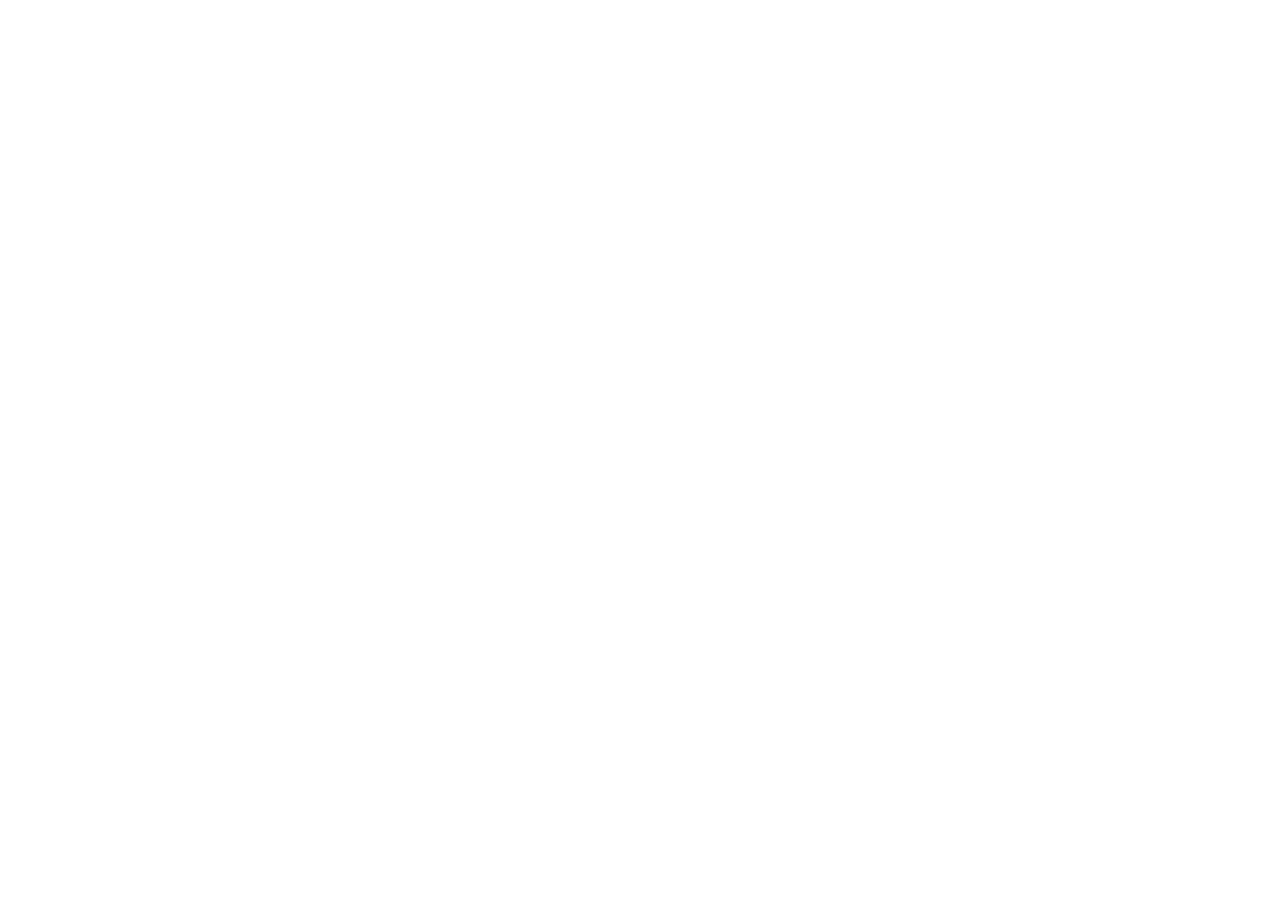
==== index.html @ d36854d8 "fuck" ====
<!DOCTYPE html>
<html lang="en">
<head>
    <meta charset="UTF-8">
    <meta http-equiv="X-UA-Compatible" content="IE=edge">
    <meta name="viewport" content="width=device-width, initial-scale=1.0">
    <title>Document</title>
</head>
<body>
    
</body>
</html>
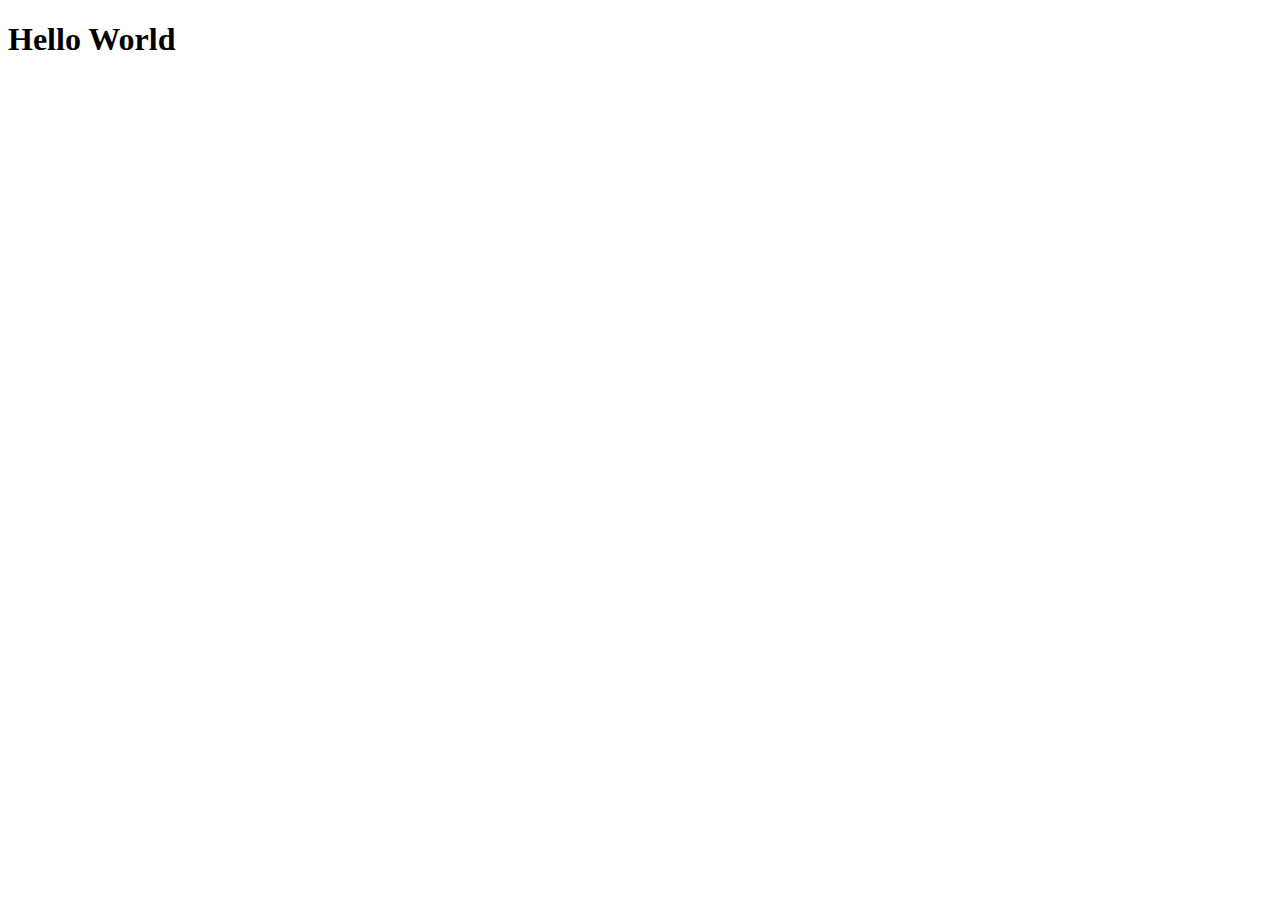
==== commit b324c0cc: "committed some changes" ====
--- a/index.html
+++ b/index.html
@@ -7,6 +7,6 @@
     <title>Document</title>
 </head>
 <body>
-    
+    <h1>Hello World</h1>
 </body>
 </html>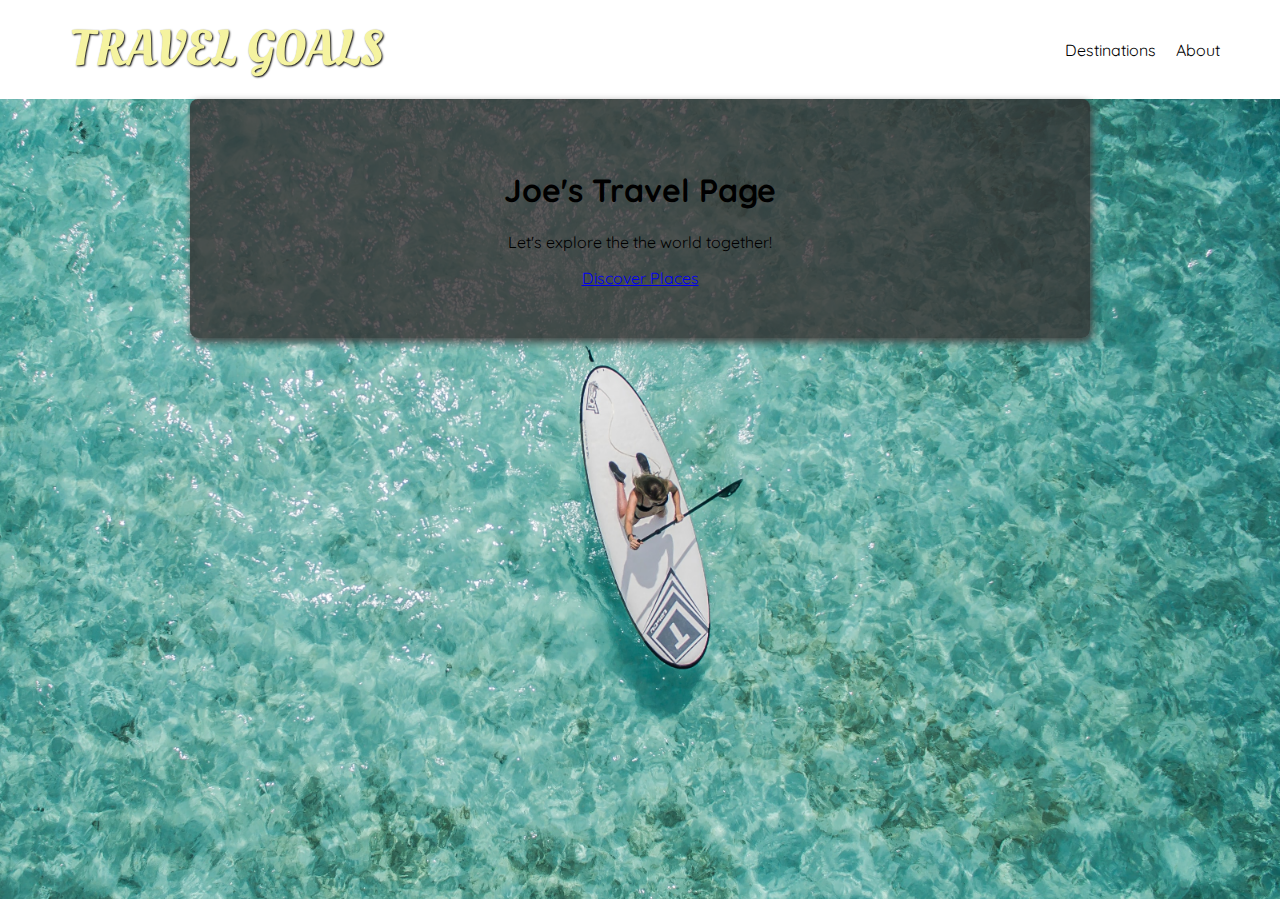
==== commit 31be3e6c: "checkpoint -1" ====
--- a/index.html
+++ b/index.html
@@ -1,12 +1,39 @@
 <!DOCTYPE html>
 <html lang="en">
-<head>
-    <meta charset="UTF-8">
-    <meta http-equiv="X-UA-Compatible" content="IE=edge">
-    <meta name="viewport" content="width=device-width, initial-scale=1.0">
-    <title>Document</title>
-</head>
-<body>
-    <h1>Hello World</h1>
-</body>
+  <head>
+    <meta charset="UTF-8" />
+    <link
+      href="https://fonts.googleapis.com/css2?family=Raleway:wght@700&family=Oleo+Script:wght@700&family=Quicksand:wght@300;500;700&display=swap"
+      rel="stylesheet"
+    />
+    <link rel="stylesheet" href="shared.css">
+    <link rel="stylesheet" href="style.css" />
+    <title>Flexbox</title>
+  </head>
+  <body>
+    <header>
+        <div id="page-logo">
+            <a href="/index.html">Travel Goals</a>
+        </div>
+        <nav>
+            <ul>
+                <li><a href="/places.html"></a>Destinations</li>
+                <li><a href=""></a>About</li>
+            </ul>
+        </nav>
+    </header>
+    <main>
+        <section id="hero">
+          <div id="hero-content">
+            <h1>Joe's Travel Page</h1>
+          <p>Let's explore the the world together!</p>
+          <a href="/places.html">Discover Places</a>
+          </div>
+        </section>
+        <section id="highlights">
+
+        </section>
+    </main>
+    <footer></footer>
+  </body>
 </html>--- a/shared.css
+++ b/shared.css
@@ -0,0 +1,30 @@
+body{
+    font-family: "Quicksand",sans-serif;
+    margin : 0;
+}
+header{
+    display:flex;
+    justify-content: space-between;
+    align-items: center;
+    padding: 15px 60px;
+}
+ul{
+    list-style:none;
+    margin: 0;
+    padding: 0;
+}
+header ul{
+    display:flex;
+}
+header li{
+    margin-left:20px;
+}
+#page-logo a {
+    padding: 10px;
+    font-family: "Oleo Script", sans-serif;
+    color: rgb(245,243,160);
+    font-size: 50px;
+    text-decoration: none;
+    text-transform: uppercase;
+    text-shadow: 1px 1px 2px rgb(0,0,0);
+}--- a/style.css
+++ b/style.css
@@ -0,0 +1,16 @@
+#hero {
+    height: 800px;
+    background-image: url("/images/places/ocean.jpg");
+    background-position: center;
+    background-size: cover;
+}
+
+#hero-content{
+    width:900px;
+    background-color: rgba(51,47,47,0.8);
+    box-shadow: 2px 4px 8px rgb(68,67,67);
+    border-radius: 8px;
+    text-align: center;
+    padding: 50px 0px;
+    margin: 0px auto;
+}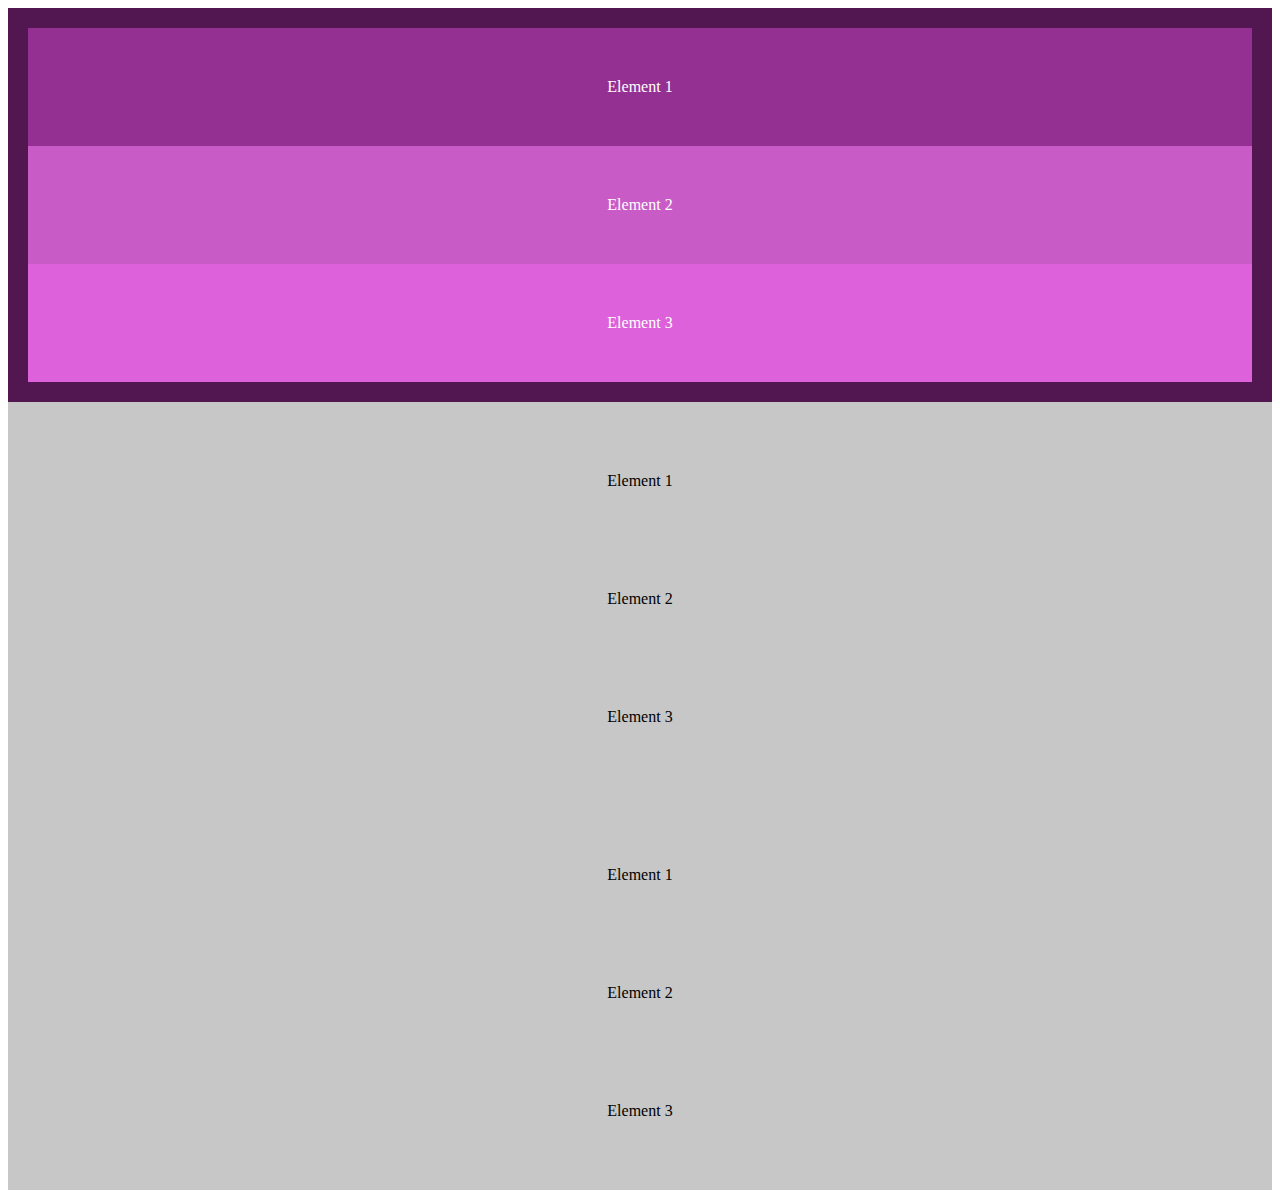
==== commit 81215475: "why is it so difficult to write messages?" ====
--- a/index.html
+++ b/index.html
@@ -1,39 +1,27 @@
 <!DOCTYPE html>
 <html lang="en">
-  <head>
-    <meta charset="UTF-8" />
-    <link
-      href="https://fonts.googleapis.com/css2?family=Raleway:wght@700&family=Oleo+Script:wght@700&family=Quicksand:wght@300;500;700&display=swap"
-      rel="stylesheet"
-    />
-    <link rel="stylesheet" href="shared.css">
-    <link rel="stylesheet" href="style.css" />
-    <title>Flexbox</title>
-  </head>
-  <body>
-    <header>
-        <div id="page-logo">
-            <a href="/index.html">Travel Goals</a>
-        </div>
-        <nav>
-            <ul>
-                <li><a href="/places.html"></a>Destinations</li>
-                <li><a href=""></a>About</li>
-            </ul>
-        </nav>
-    </header>
-    <main>
-        <section id="hero">
-          <div id="hero-content">
-            <h1>Joe's Travel Page</h1>
-          <p>Let's explore the the world together!</p>
-          <a href="/places.html">Discover Places</a>
-          </div>
-        </section>
-        <section id="highlights">
-
-        </section>
-    </main>
-    <footer></footer>
-  </body>
+<head>
+  <meta charset="UTF-8">
+  <meta http-equiv="X-UA-Compatible" content="IE=edge">
+  <meta name="viewport" content="width=device-width, initial-scale=1.0">
+  <title>Document</title>
+  <link rel="stylesheet" href="style.css">
+</head>
+<body>
+  <div id="container">
+    <p id="one">Element 1</p>
+    <p id="two">Element 2</p>
+    <p id="three">Element 3</p>
+  </div>
+  <div>
+    <p>Element 1</p>
+    <p>Element 2</p>
+    <p>Element 3</p>
+  </div>
+  <div>
+    <p>Element 1</p>
+    <p>Element 2</p>
+    <p>Element 3</p>
+  </div>
+</body>
 </html>--- a/style.css
+++ b/style.css
@@ -1,16 +1,28 @@
-#hero {
-    height: 800px;
-    background-image: url("/images/places/ocean.jpg");
-    background-position: center;
-    background-size: cover;
+div{
+    background-color: #c7c7c7;
+    padding: 20px;
+    text-align: center;
 }
 
-#hero-content{
-    width:900px;
-    background-color: rgba(51,47,47,0.8);
-    box-shadow: 2px 4px 8px rgb(68,67,67);
-    border-radius: 8px;
-    text-align: center;
-    padding: 50px 0px;
-    margin: 0px auto;
-}+p{
+    color: black;
+    padding: 50px;
+    margin: 0;
+}
+
+#container {
+    background-color: #521751;
+}
+
+#container p{
+    color: white;
+}
+#one{
+    background-color: #943092;
+}
+#two{
+    background-color: #c95bc7;
+}
+#three{
+    background-color: #dd61db;
+}
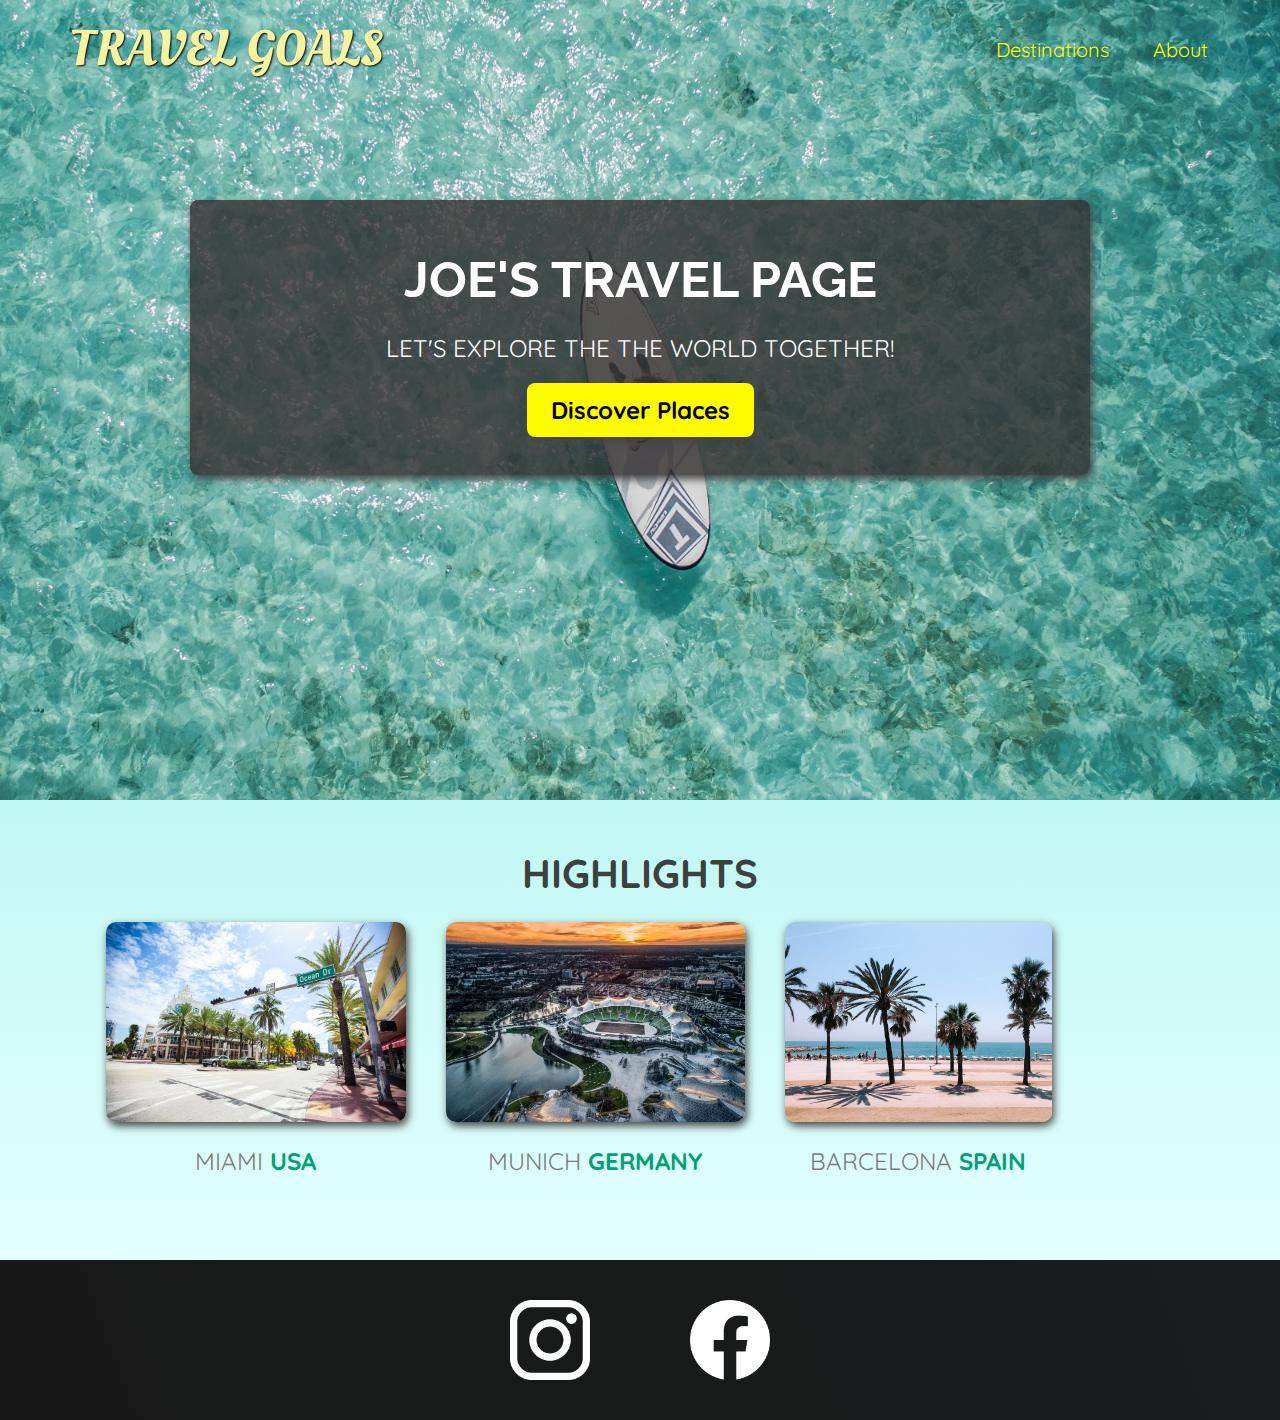
==== commit 5d34594b: "all the edits to save" ====
--- a/index.html
+++ b/index.html
@@ -1,27 +1,62 @@
 <!DOCTYPE html>
 <html lang="en">
-<head>
-  <meta charset="UTF-8">
-  <meta http-equiv="X-UA-Compatible" content="IE=edge">
-  <meta name="viewport" content="width=device-width, initial-scale=1.0">
-  <title>Document</title>
-  <link rel="stylesheet" href="style.css">
-</head>
-<body>
-  <div id="container">
-    <p id="one">Element 1</p>
-    <p id="two">Element 2</p>
-    <p id="three">Element 3</p>
-  </div>
-  <div>
-    <p>Element 1</p>
-    <p>Element 2</p>
-    <p>Element 3</p>
-  </div>
-  <div>
-    <p>Element 1</p>
-    <p>Element 2</p>
-    <p>Element 3</p>
-  </div>
-</body>
+  <head>
+    <meta charset="UTF-8" />
+    <link
+      href="https://fonts.googleapis.com/css2?family=Raleway:wght@700&family=Oleo+Script:wght@700&family=Quicksand:wght@300;500;700&display=swap"
+      rel="stylesheet"
+    />
+    <link rel="stylesheet" href="shared.css">
+    <link rel="stylesheet" href="style.css" />
+    <title>Flexbox</title>
+  </head>
+  <body>
+    <header>
+        <div id="page-logo">
+            <a href="/index.html">Travel Goals</a>
+        </div>
+        <nav>
+            <ul>
+                <li><a href="/places.html">Destinations</a></li>
+                <li><a href="">About</a></li>
+            </ul>
+        </nav>
+    </header>
+    <main>
+        <section id="hero">
+          <div id="hero-content">
+            <h1>Joe's Travel Page</h1>
+          <p>Let's explore the the world together!</p>
+          <a href="/places.html">Discover Places</a>
+          </div>
+        </section>
+        <section id="highlights">
+          <h2>Highlights</h2>
+          <ul id="destinations">
+            <li class="destination"><img src="/images/places/miami.jpg" alt="This is an image of miami">
+            <p>Miami <strong>USA</strong></p>
+            </li>
+            <li class="destination"><img src="images/places/munich.jpg" alt="This is an image of munich">
+            <p>Munich <strong>Germany</strong></p>
+            </li>
+            <li class="destination"><img src="images/places/barcelona.jpg" alt="This is a place in barcelona">
+              <p>Barcelona <strong>Spain</strong></p>
+            </li>
+            
+          </ul>
+        </section>
+    </main>
+    <footer>
+      <ul>
+        <li>
+          <a href="https://www.instagram.com">
+            <img src="/images/icons/insta.png" alt="Instagram logo">
+          </a>
+        </li>
+        <li>
+          <a href="https://www.instagram.com"><img src="/images/icons/facebook.png" alt="Facebook logo"></a>
+        </li>
+      </ul>
+    </footer>
+  </body>
 </html>--- a/shared.css
+++ b/shared.css
@@ -0,0 +1,63 @@
+body{
+    font-family: "Quicksand",sans-serif;
+    margin : 0;
+}
+header{
+    display:flex;
+    justify-content: space-between;
+    align-items: center;
+    padding: 15px 60px;
+    position:absolute;
+    width:100%;
+    box-sizing: border-box;
+}
+ul{
+    list-style:none;
+    margin: 0;
+    padding: 0;
+}
+header ul{
+    display:flex;
+}
+header li{
+    margin-left:20px;
+}
+#page-logo a {
+    padding: 10px;
+    font-family: "Oleo Script", sans-serif;
+    color: rgb(245,243,160);
+    font-size: 50px;
+    text-decoration: none;
+    text-transform: uppercase;
+    text-shadow: 1px 1px 2px rgb(0,0,0);
+}
+
+header a{
+    color: rgb(255,251,0);
+    text-decoration: none;
+    font-size: 20px;
+    padding: 12px;
+    text-shadow: 1px 1px 2px rgba(0,0,0,0.2);
+    border-radius: 6px;
+}
+header a:hover{
+    color:rgb(77,77,77);
+    background-color:rgb(255,251,0);
+}
+footer{
+    background: linear-gradient(70deg, rgb(24,24,24),rgb(25,29,29));
+    padding: 40px;
+}
+footer ul{
+    display: flex;
+    justify-content:center;
+}
+footer li{
+    width: 80px;
+    height:80px;
+    margin: 0px 50px;
+}
+footer img{
+    width: 100%;
+    height: 100%;
+}--- a/style.css
+++ b/style.css
@@ -1,28 +1,83 @@
-div{
-    background-color: #c7c7c7;
-    padding: 20px;
-    text-align: center;
+#hero {
+    height: 800px;
+    background-image: url("/images/places/ocean.jpg");
+    background-position: center;
+    background-size: cover;
 }
 
-p{
+#hero-content{
+    width:900px;
+    background-color: rgba(51,47,47,0.8);
+    box-shadow: 2px 4px 8px rgb(68,67,67);
+    border-radius: 8px;
+    text-align: center;
+    padding: 50px 0px;
+    margin: 0px auto;
+    position:relative;
+    top: 200px;
+}
+#hero-content h1{
+    color:white;
+    text-transform:uppercase;
+    font-size: 50px;
+    font-family: "Raleway" , sans-serif;
+    margin: 0px;
+}
+#hero-content p{
+    color: white;
+    text-transform: uppercase;
+    font-size: 24px;
+    font-weight: 300px;
+    margin-bottom: 32px;
+}
+#hero-content a{
+    text-decoration: none;
+    background-color: rgb(255,251,0);
+    padding: 12px 24px;
     color: black;
-    padding: 50px;
-    margin: 0;
+    font-size:24px;
+    font-weight: 700;
+    border-radius: 8px;
+    box-shadow: 2px 4px 8px rgb(68,67,67);
 }
 
-#container {
-    background-color: #521751;
+#hero-content a:hover{
+    background-color:rgb(255,238,0);
 }
-
-#container p{
-    color: white;
+#highlights {
+    padding: 24px;
+    background: linear-gradient(0deg,rgb(227,255,253),rgb(193, 247, 244));
 }
-#one{
-    background-color: #943092;
+#destinations{
+    display: flex;
+    width: 90%;
+    margin: auto;
+    margin-bottom: 40px;
 }
-#two{
-    background-color: #c95bc7;
+#highlights h2{
+    text-transform: uppercase;
+    text-align: center;
+    font-size: 40px;
+    color: rgb(59,65,64);
+    margin: 24px 0;
 }
-#three{
-    background-color: #dd61db;
+.destination {
+    margin : 0 20px;
 }
+.destination img{
+    height :200px;
+    width : 100%;
+    box-shadow : 2px 4px 8px rgb(68,67,67);
+    border-radius: 10px;
+    object-fit: cover;
+} 
+.destination p{
+    text-align : center;
+    text-transform: uppercase;
+    font-size: 24px;
+    color: rgb(124,123,123);
+    margin: 20px 0;
+}
+.destination strong{
+    color: rgb(0,160,117);
+}
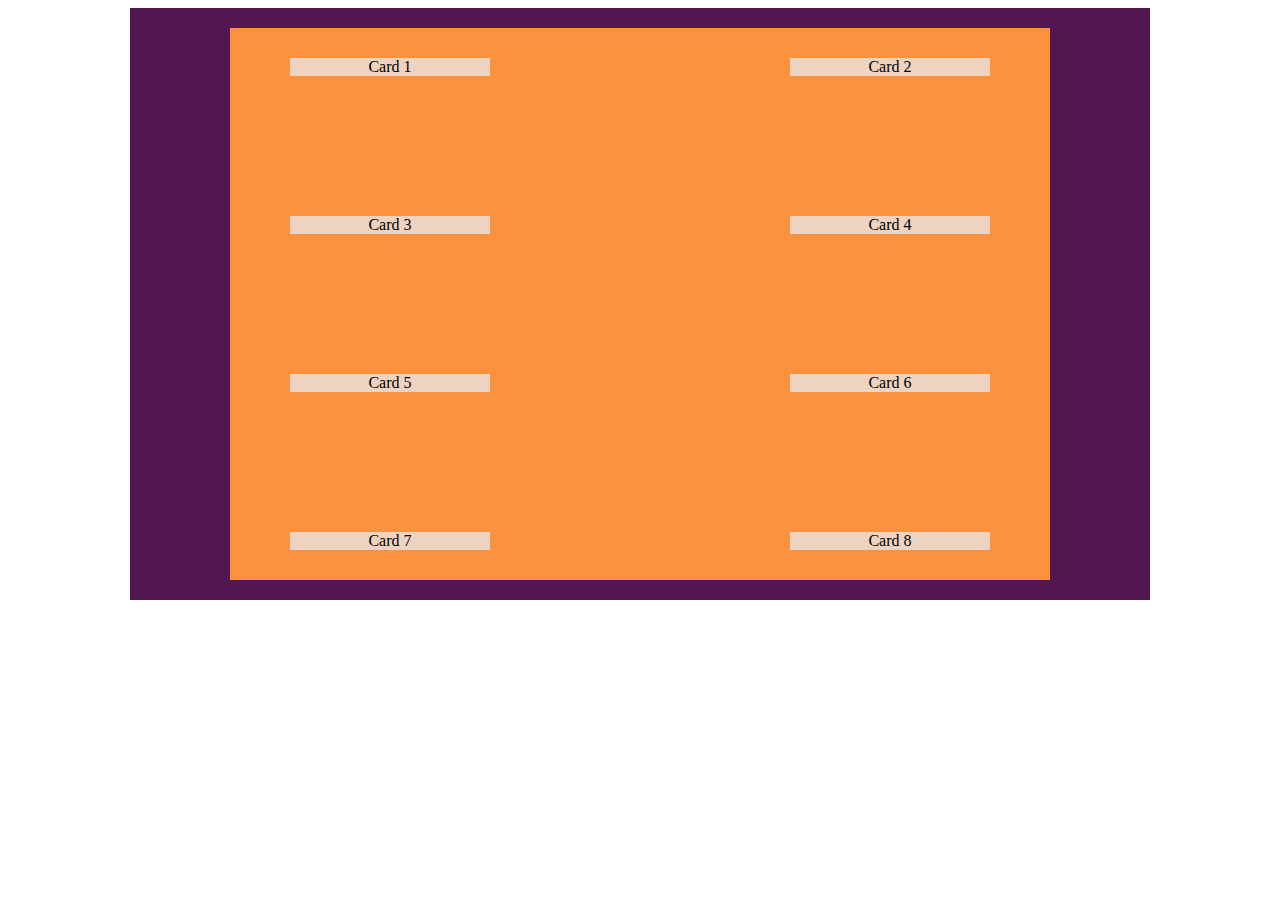
==== commit e8a7b767: "I don't know what to write as message at this point anymore" ====
--- a/index.html
+++ b/index.html
@@ -2,61 +2,21 @@
 <html lang="en">
   <head>
     <meta charset="UTF-8" />
-    <link
-      href="https://fonts.googleapis.com/css2?family=Raleway:wght@700&family=Oleo+Script:wght@700&family=Quicksand:wght@300;500;700&display=swap"
-      rel="stylesheet"
-    />
-    <link rel="stylesheet" href="shared.css">
-    <link rel="stylesheet" href="style.css" />
-    <title>Flexbox</title>
+    <link rel="stylesheet" href="shared.css" />
+    <title>Grid</title>
   </head>
   <body>
-    <header>
-        <div id="page-logo">
-            <a href="/index.html">Travel Goals</a>
-        </div>
-        <nav>
-            <ul>
-                <li><a href="/places.html">Destinations</a></li>
-                <li><a href="">About</a></li>
-            </ul>
-        </nav>
-    </header>
     <main>
-        <section id="hero">
-          <div id="hero-content">
-            <h1>Joe's Travel Page</h1>
-          <p>Let's explore the the world together!</p>
-          <a href="/places.html">Discover Places</a>
-          </div>
-        </section>
-        <section id="highlights">
-          <h2>Highlights</h2>
-          <ul id="destinations">
-            <li class="destination"><img src="/images/places/miami.jpg" alt="This is an image of miami">
-            <p>Miami <strong>USA</strong></p>
-            </li>
-            <li class="destination"><img src="images/places/munich.jpg" alt="This is an image of munich">
-            <p>Munich <strong>Germany</strong></p>
-            </li>
-            <li class="destination"><img src="images/places/barcelona.jpg" alt="This is a place in barcelona">
-              <p>Barcelona <strong>Spain</strong></p>
-            </li>
-            
-          </ul>
-        </section>
-    </main>
-    <footer>
-      <ul>
-        <li>
-          <a href="https://www.instagram.com">
-            <img src="/images/icons/insta.png" alt="Instagram logo">
-          </a>
-        </li>
-        <li>
-          <a href="https://www.instagram.com"><img src="/images/icons/facebook.png" alt="Facebook logo"></a>
-        </li>
-      </ul>
-    </footer>
+        <ul>
+          <li>Card 1</li>
+          <li>Card 2</li>
+          <li>Card 3</li>
+          <li>Card 4</li>
+          <li>Card 5</li>
+          <li>Card 6</li>
+          <li>Card 7</li>
+          <li>Card 8</li>
+        </ul>
+      </main>
   </body>
-</html>+</html>
--- a/shared.css
+++ b/shared.css
@@ -1,63 +1,25 @@
-body{
-    font-family: "Quicksand",sans-serif;
-    margin : 0;
-}
-header{
-    display:flex;
-    justify-content: space-between;
-    align-items: center;
-    padding: 15px 60px;
-    position:absolute;
-    width:100%;
-    box-sizing: border-box;
-}
-ul{
-    list-style:none;
-    margin: 0;
-    padding: 0;
-}
-header ul{
-    display:flex;
-}
-header li{
-    margin-left:20px;
-}
-#page-logo a {
+main {
+    background-color: rgb(82, 23, 81);
     padding: 10px;
-    font-family: "Oleo Script", sans-serif;
-    color: rgb(245,243,160);
-    font-size: 50px;
-    text-decoration: none;
-    text-transform: uppercase;
-    text-shadow: 1px 1px 2px rgb(0,0,0);
-}
-
-header a{
-    color: rgb(255,251,0);
-    text-decoration: none;
-    font-size: 20px;
-    padding: 12px;
-    text-shadow: 1px 1px 2px rgba(0,0,0,0.2);
-    border-radius: 6px;
-}
-header a:hover{
-    color:rgb(77,77,77);
-    background-color:rgb(255,251,0);
-}
-footer{
-    background: linear-gradient(70deg, rgb(24,24,24),rgb(25,29,29));
-    padding: 40px;
-}
-footer ul{
-    display: flex;
-    justify-content:center;
-}
-footer li{
-    width: 80px;
-    height:80px;
-    margin: 0px 50px;
-}
-footer img{
-    width: 100%;
-    height: 100%;
-}+    width: 1000px;
+    margin: auto;
+  }
+  
+  ul {
+    background-color: rgb(250, 146, 63);
+    list-style: none;
+    width: 800px;
+    margin: 10px auto;
+    padding: 10px;
+    display:grid;
+    grid-template-columns: 1fr 1fr;
+    gap: 100px 200px;
+  }
+  
+  li {
+    background-color: rgb(238, 212, 192);
+    text-align: center;
+    width: 200px;
+    margin: 20px auto;
+  }
+  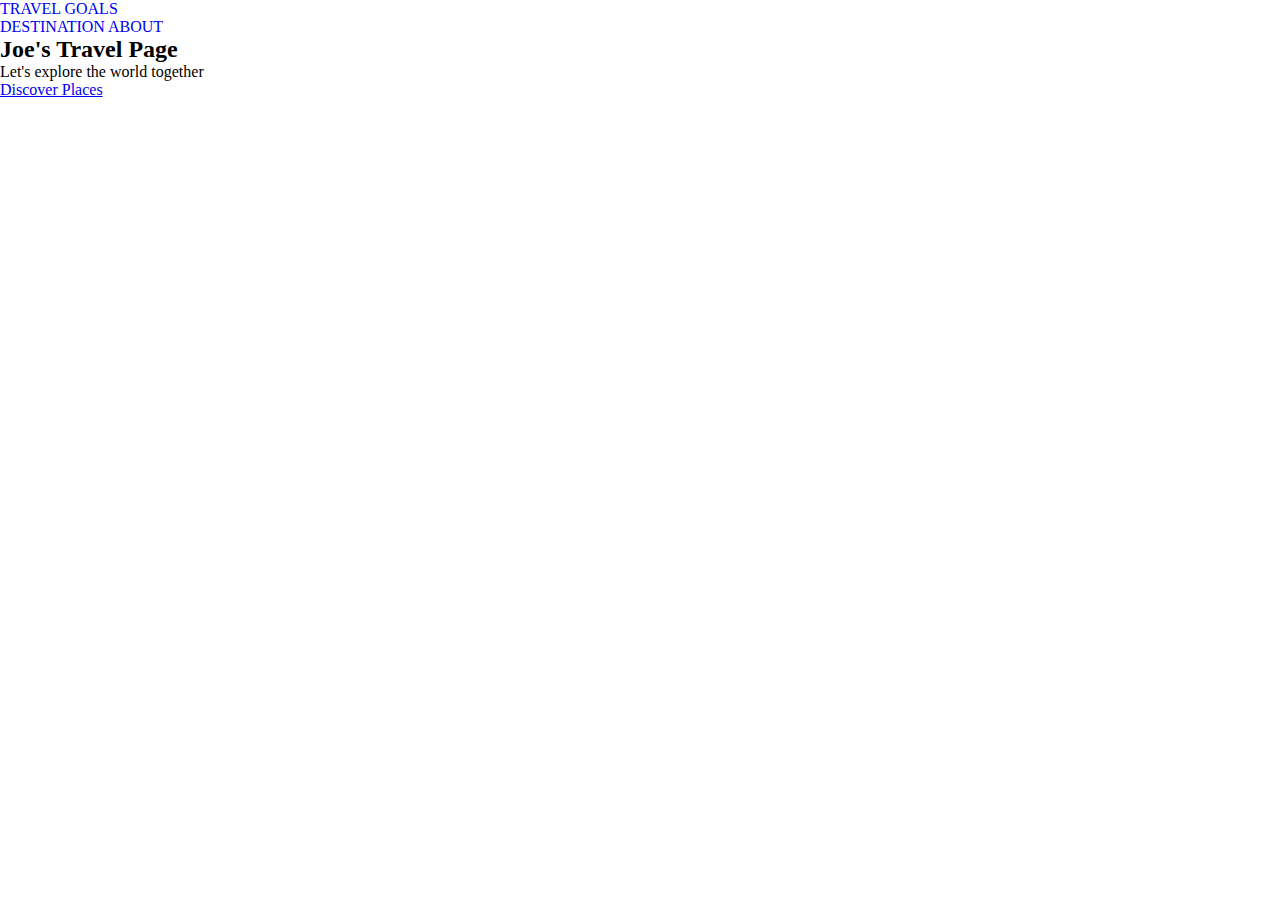
==== commit 0b80167a: "I don't know" ====
--- a/index.html
+++ b/index.html
@@ -6,17 +6,23 @@
     <title>Grid</title>
   </head>
   <body>
-    <main>
-        <ul>
-          <li>Card 1</li>
-          <li>Card 2</li>
-          <li>Card 3</li>
-          <li>Card 4</li>
-          <li>Card 5</li>
-          <li>Card 6</li>
-          <li>Card 7</li>
-          <li>Card 8</li>
-        </ul>
-      </main>
+    <header>
+      <ul>
+        <nav>
+          <a href="index.html">Travel Goals</a>
+          <div id="links">
+            <a href="places.html">Destination</a>
+            <a href="about.html">About</a>
+          </div>
+        </nav>
+        <div id="card">
+          <h2>Joe's Travel Page</h2>
+          <p>Let's explore the world together</p>
+          <a href="places.html">Discover Places</a>
+        </div>
+      </ul>
+    </header>
+    <main></main>
+    <footer></footer>
   </body>
 </html>
--- a/shared.css
+++ b/shared.css
@@ -1,25 +1,10 @@
-main {
-    background-color: rgb(82, 23, 81);
-    padding: 10px;
-    width: 1000px;
-    margin: auto;
-  }
-  
-  ul {
-    background-color: rgb(250, 146, 63);
-    list-style: none;
-    width: 800px;
-    margin: 10px auto;
-    padding: 10px;
-    display:grid;
-    grid-template-columns: 1fr 1fr;
-    gap: 100px 200px;
-  }
-  
-  li {
-    background-color: rgb(238, 212, 192);
-    text-align: center;
-    width: 200px;
-    margin: 20px auto;
-  }
-  +*{
+  box-sizing: border-box;
+  margin: 0;
+  padding: 0;
+}
+
+ul nav a{
+  text-decoration: none;
+  text-transform: uppercase;
+}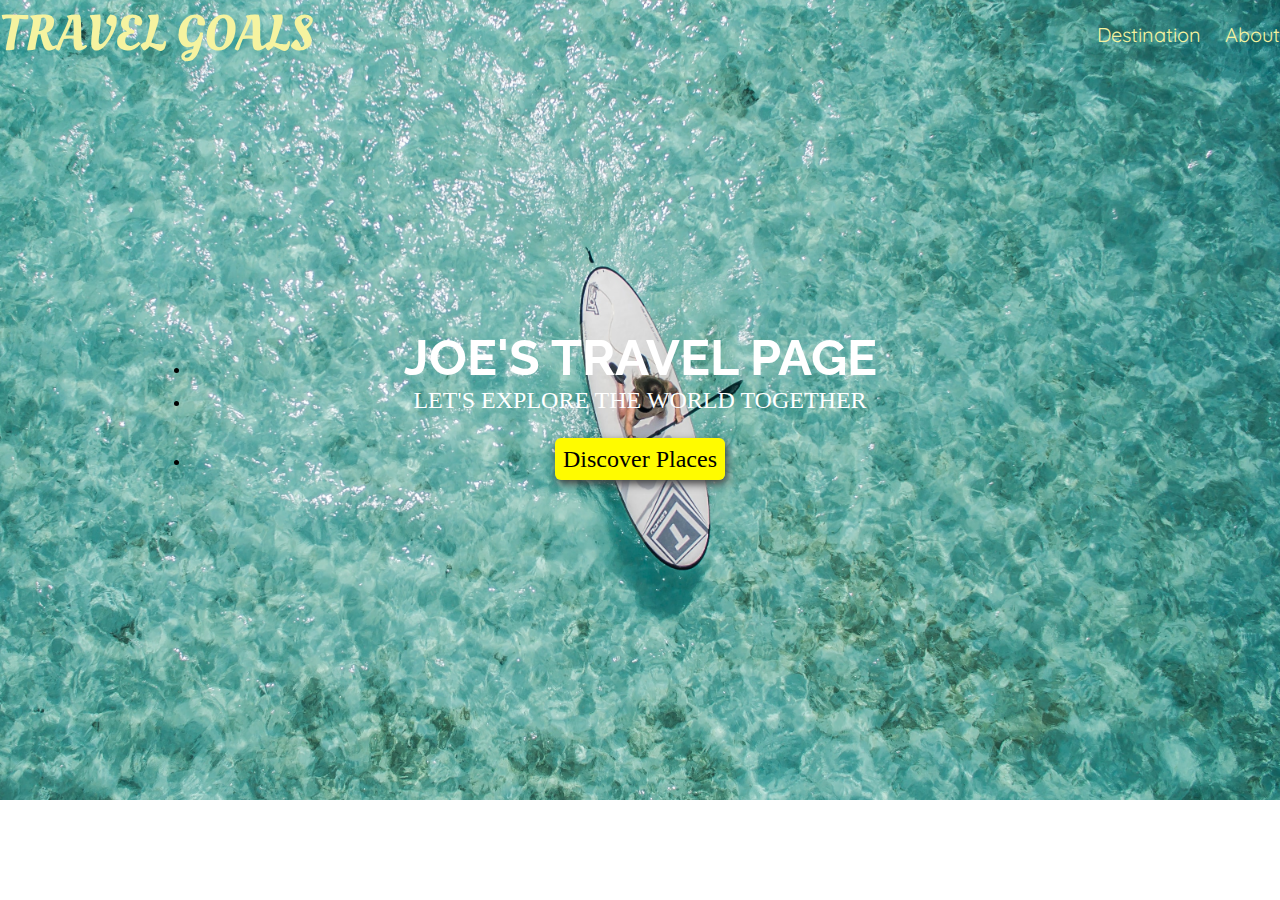
==== commit d529d400: "Made some changes" ====
--- a/index.html
+++ b/index.html
@@ -2,25 +2,38 @@
 <html lang="en">
   <head>
     <meta charset="UTF-8" />
+    <link
+      href="https://fonts.googleapis.com/css2?family=Raleway:wght@700&family=Oleo+Script:wght@700&family=Quicksand:wght@300;500;700&display=swap"
+      rel="stylesheet"
+    />
     <link rel="stylesheet" href="shared.css" />
+    <link rel="stylesheet" href="style.css">
     <title>Grid</title>
   </head>
   <body>
     <header>
-      <ul>
         <nav>
-          <a href="index.html">Travel Goals</a>
+          <a href="index.html" id="page-logo">Travel Goals</a>
           <div id="links">
             <a href="places.html">Destination</a>
             <a href="about.html">About</a>
           </div>
         </nav>
-        <div id="card">
-          <h2>Joe's Travel Page</h2>
-          <p>Let's explore the world together</p>
-          <a href="places.html">Discover Places</a>
-        </div>
-      </ul>
+        <section id="card">
+          <div id="card-content">
+            <ul>
+              <li>
+                <h2>Joe's Travel Page</h2>
+              </li>
+              <li>
+                <p>Let's explore the world together</p>
+              </li>
+              <li>
+                <a href="places.html">Discover Places</a>
+              </li>
+            </ul>
+          </div>
+        </section>
     </header>
     <main></main>
     <footer></footer>
--- a/shared.css
+++ b/shared.css
@@ -3,8 +3,29 @@
   margin: 0;
   padding: 0;
 }
-
-ul nav a{
+ul nav{
+  display:flex;
+  justify-content: space-between;
+}
+#page-logo{
   text-decoration: none;
   text-transform: uppercase;
+  font-family: "Oleo Script",sans-serif;
+  font-size: 50px;
+  color: rgb(245,243,160);
+}
+#links{
+  margin: auto 0;
+}
+#links a{
+  text-align: center;
+  text-decoration:none;
+  padding-left: 20px;
+  font-size: 20px;
+  font-family:"Quicksand",sans-serif;
+  color: rgb(245,243,160);
+}
+#links a:hover{
+  color:rgb(77,77,77);
+  background-color:rgb(255,251,0);
 }--- a/style.css
+++ b/style.css
@@ -0,0 +1,54 @@
+html,body{
+    width: 100%;
+}
+nav{
+    width: 100%;
+    position: absolute;
+    display:flex;
+    justify-content: space-between;
+}
+
+#card{
+    background-image: url(/images/places/ocean.jpg);
+    height: 800px;
+    background-position: center;
+    background-size: cover;
+    display:flex;
+    justify-content: center;
+    align-items:center;
+}
+#card-content{
+    width: 900px;
+    text-align: center;
+}
+#card-content ul{
+    display:flex;
+    flex-direction:column;
+}
+#card-content h2{
+    color:white;
+    text-transform:uppercase;
+    font-size: 50px;
+    font-family: "Raleway" , sans-serif;
+    margin: 0px; 
+}
+#card-content p{
+    color: white;
+    text-transform: uppercase;
+    font-size: 24px;
+    font-weight: 300px;
+    margin-bottom: 32px;
+}
+#card-content li a{
+    text-decoration:none;
+    background-color:rgb(255,251,0);
+    font-size: 24px;
+    color:black;
+    text-align: center;
+    padding:8px 8px;
+    border-radius:6px;
+    box-shadow:2px 4px 8px rgb(68,67,67);
+}
+#card-content li a:hover{
+    background-color:rgb(255,238,0);
+}